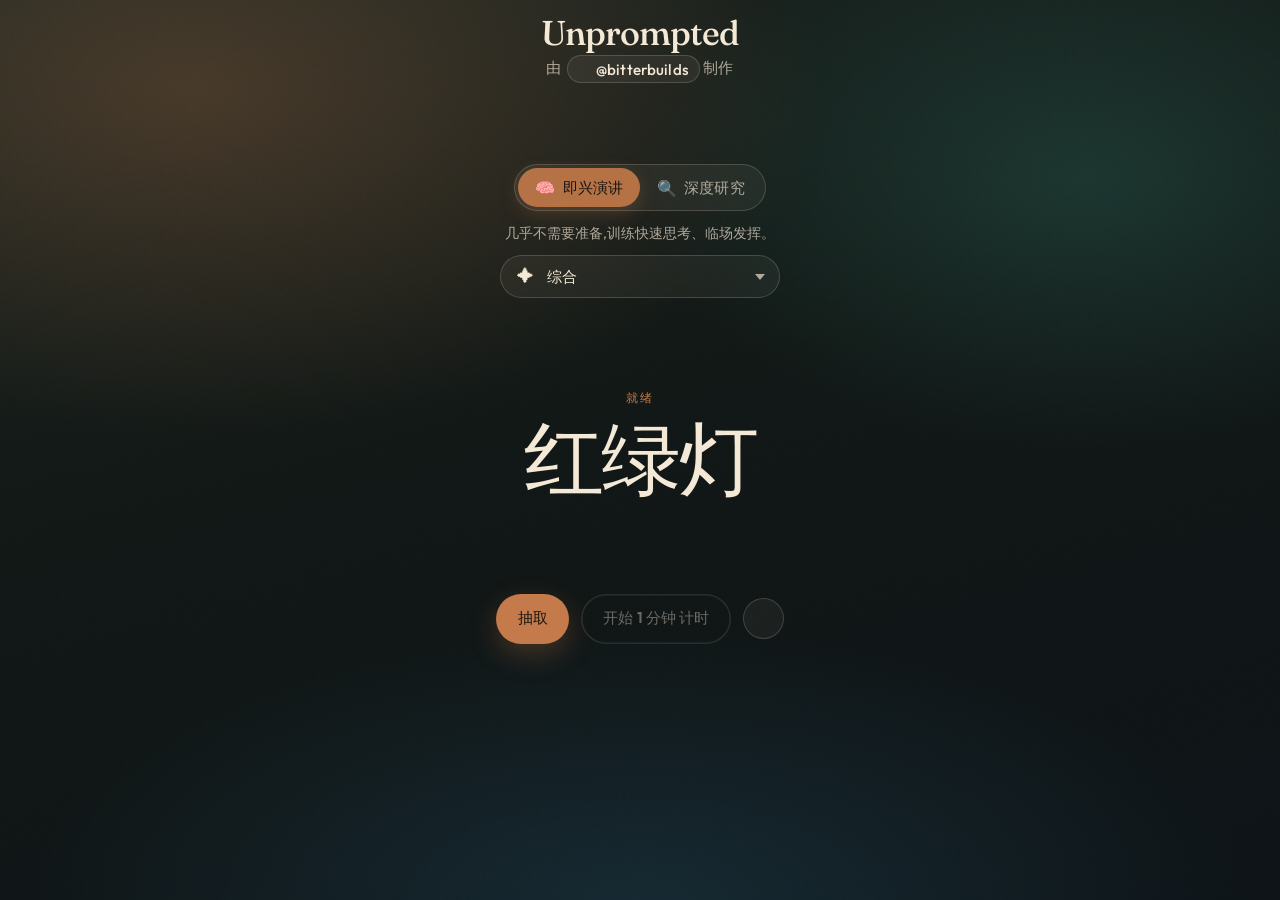
==== index.html @ a6f42a0a "完整复刻 unprompted.cool 口语练习网站(全中文版) - 两种练习模式:即兴演讲 / 深度研究 - 10 个话题领域、200+ 中文话题,话题转盘与计时器 - 设置(时长滑块/静音)经 " ====
<!doctype html>
<html lang="zh-CN">
  <head>
    <meta charset="UTF-8" />
    <meta name="viewport" content="width=device-width, initial-scale=1.0, viewport-fit=cover" />
    <meta
      name="description"
      content="抽取一个值得思考的话题,开口演讲——即兴演讲或深度研究练习,训练你的临场思维。"
    />
    <meta name="theme-color" content="#121816" />
    <meta name="color-scheme" content="dark" />

    <link rel="canonical" href="https://unprompted.cool/" />
    <meta property="og:type" content="website" />
    <meta property="og:url" content="https://unprompted.cool/" />
    <meta property="og:title" content="Unprompted — 口语练习" />
    <meta
      property="og:description"
      content="抽取一个值得思考的话题,开口演讲——即兴演讲或深度研究练习,训练你的临场思维。"
    />
    <meta property="og:image" content="https://unprompted.cool/og.png" />
    <meta property="og:locale" content="zh_CN" />
    <meta name="twitter:card" content="summary_large_image" />
    <meta name="twitter:title" content="Unprompted — 口语练习" />
    <meta
      name="twitter:description"
      content="抽取一个值得思考的话题,开口演讲——即兴演讲或深度研究练习,训练你的临场思维。"
    />
    <meta name="twitter:image" content="https://unprompted.cool/og.png" />

    <link rel="icon" href="/favicon.svg" type="image/svg+xml" />
    <link rel="apple-touch-icon" href="/apple-touch-icon.png" />
    <link rel="manifest" href="/manifest.webmanifest" />

    <link rel="preconnect" href="https://fonts.googleapis.com" />
    <link rel="preconnect" href="https://fonts.gstatic.com" crossorigin />
    <link
      href="https://fonts.googleapis.com/css2?family=Fraunces:opsz,wght@9..144,500;9..144,600&family=Outfit:wght@400;500;600;700&display=swap"
      rel="stylesheet"
    />
    <title>Unprompted — 口语练习</title>
    <link rel="stylesheet" href="/styles.css" />
  </head>
  <body>
    <div id="root"></div>
    <noscript>此页面需要启用 JavaScript 才能正常使用。请开启 JavaScript 后刷新页面。</noscript>
    <script type="module" src="/app.js"></script>
  </body>
</html>
---- styles.css ----
:root {
  --font-display: "Fraunces", "Songti SC", "STSong", "Noto Serif SC", "SimSun", Georgia, serif;
  --font-body: "Outfit", "PingFang SC", "Hiragino Sans GB", "Microsoft YaHei", "Noto Sans SC", "Avenir Next", "Segoe UI", sans-serif;
  --ink: #f4e8d6;
  --muted: #f4e8d6ad;
  --accent: #c47a4a;
  --accent-bright: #e0925c;
  --research: #6fc3d8;
  --scroll-track: #121816;
  --scroll-thumb: #f4e8d638;
  --scroll-thumb-hover: #c47a4a8c;
  color: var(--ink);
  color-scheme: dark;
  font-family: var(--font-body);
  font-synthesis: none;
  text-rendering: optimizelegibility;
  -webkit-font-smoothing: antialiased;
  -moz-osx-font-smoothing: grayscale;
}

*, :before, :after {
  box-sizing: border-box;
}

html, body, #root {
  min-height: 100%;
  margin: 0;
}

body {
  background: #121816;
}

* {
  scrollbar-width: thin;
  scrollbar-color: var(--scroll-thumb) var(--scroll-track);
}

::-webkit-scrollbar {
  width: 8px;
  height: 8px;
}

::-webkit-scrollbar-track {
  background: var(--scroll-track);
  border-radius: 999px;
}

::-webkit-scrollbar-thumb {
  background: var(--scroll-thumb);
  border: 2px solid var(--scroll-track);
  background-clip: padding-box;
  border-radius: 999px;
}

::-webkit-scrollbar-thumb:hover {
  background: var(--scroll-thumb-hover);
  border: 2px solid var(--scroll-track);
  background-clip: padding-box;
}

::-webkit-scrollbar-corner {
  background: var(--scroll-track);
}

.page {
  min-height: 100svh;
  padding: max(1rem, env(safe-area-inset-top, 0px)) max(1rem, env(safe-area-inset-right, 0px)) max(2.5rem, env(safe-area-inset-bottom, 0px)) max(1rem, env(safe-area-inset-left, 0px));
  flex-direction: column;
  justify-content: flex-start;
  align-items: center;
  display: flex;
  position: relative;
  overflow: hidden auto;
}

.atmosphere {
  z-index: -1;
  background: radial-gradient(90% 70% at 15% 10%, #c47a4a47, #0000 55%), radial-gradient(70% 60% at 85% 20%, #2e6b5e59, #0000 50%), radial-gradient(80% 50% at 50% 100%, #1c3a488c, #0000 60%), linear-gradient(165deg, #1a2420 0%, #121816 45%, #0e1418 100%);
  position: fixed;
  inset: 0;
}

.atmosphere:after {
  content: "";
  opacity: .45;
  pointer-events: none;
  mix-blend-mode: soft-light;
  background-image: url("data:image/svg+xml,%3Csvg viewBox='0 0 256 256' xmlns='http://www.w3.org/2000/svg'%3E%3Cfilter id='n'%3E%3CfeTurbulence type='fractalNoise' baseFrequency='0.85' numOctaves='4' stitchTiles='stitch'/%3E%3C/filter%3E%3Crect width='100%25' height='100%25' filter='url(%23n)' opacity='0.06'/%3E%3C/svg%3E");
  position: absolute;
  inset: 0;
}

.brand {
  text-align: center;
  margin-bottom: clamp(3.25rem, 9vh, 5.5rem);
  animation: .9s cubic-bezier(.22, 1, .36, 1) both rise;
}

.brand-mark {
  font-family: var(--font-display);
  letter-spacing: -.03em;
  color: var(--ink);
  margin: 0;
  font-size: clamp(1.65rem, 4.5vw, 2.15rem);
  font-weight: 500;
  line-height: 1;
}

.brand-line {
  font-family: var(--font-body);
  letter-spacing: .01em;
  color: var(--muted);
  margin: .3rem 0 0;
  font-size: clamp(.82rem, 1.6vw, .95rem);
  font-weight: 400;
}

.brand-link {
  appearance: none;
  vertical-align: middle;
  color: var(--ink);
  font: inherit;
  letter-spacing: inherit;
  cursor: pointer;
  background: #f4e8d60f;
  border: none;
  border-radius: 999px;
  align-items: center;
  gap: .35rem;
  margin: 0 0 0 .15rem;
  padding: .28rem .7rem .28rem .5rem;
  font-weight: 500;
  text-decoration: none;
  transition: color .2s, background .2s, box-shadow .2s;
  display: inline-flex;
  box-shadow: inset 0 0 0 1px #f4e8d62e;
}

.brand-link:hover {
  color: var(--ink);
  background: #c47a4a24;
  box-shadow: inset 0 0 0 1px #c47a4a8c;
}

.brand-link:focus-visible {
  outline: 2px solid var(--accent-bright);
  outline-offset: 3px;
}

.brand-link-icon {
  fill: none;
  stroke: currentColor;
  stroke-width: 1.7px;
  stroke-linecap: round;
  stroke-linejoin: round;
  flex-shrink: 0;
  width: .95rem;
  height: .95rem;
}

.stage {
  text-align: center;
  flex-direction: column;
  flex: 1;
  justify-content: flex-start;
  align-items: center;
  gap: clamp(1.5rem, 4vw, 2.25rem);
  width: min(720px, 100%);
  animation: 1s cubic-bezier(.22, 1, .36, 1) .12s both rise;
  display: flex;
}

.stage-body {
  flex-direction: column;
  align-items: center;
  gap: clamp(1.5rem, 4vw, 2.25rem);
  width: 100%;
  display: flex;
}

.controls {
  flex-direction: column;
  align-items: center;
  gap: .7rem;
  width: 100%;
  display: flex;
}

.controls-row {
  align-items: center;
  gap: .5rem;
  display: flex;
}

.mode-switch {
  background: #f4e8d60d;
  border-radius: 999px;
  padding: .25rem;
  display: flex;
  position: relative;
  box-shadow: inset 0 0 0 1px #f4e8d62e;
}

.mode-switch.is-disabled {
  opacity: .45;
}

.mode-thumb {
  width: calc(50% - .25rem);
  transform: translateX(calc(var(--i, 0) * 100%));
  background: #c47a4ae6;
  border-radius: 999px;
  transition: transform .28s cubic-bezier(.22, 1, .36, 1);
  position: absolute;
  top: .25rem;
  bottom: .25rem;
  left: .25rem;
  box-shadow: 0 6px 18px #c47a4a40;
}

.mode-option {
  z-index: 1;
  appearance: none;
  white-space: nowrap;
  cursor: pointer;
  color: var(--muted);
  font-family: var(--font-body);
  letter-spacing: .01em;
  background: 0 0;
  border: none;
  border-radius: 999px;
  flex: 1;
  justify-content: center;
  align-items: center;
  gap: .45rem;
  padding: .6rem 1.05rem;
  font-size: .92rem;
  font-weight: 600;
  transition: color .2s;
  display: flex;
  position: relative;
}

.mode-option:disabled {
  cursor: not-allowed;
}

.mode-option.is-active {
  color: #1a1612;
}

.mode-option:focus-visible {
  outline: 2px solid var(--accent-bright);
  outline-offset: 2px;
}

.mode-emoji {
  font-size: 1rem;
  line-height: 1;
}

.mode-blurb {
  max-width: 42ch;
  font-family: var(--font-body);
  color: var(--muted);
  margin: 0;
  font-size: .85rem;
  line-height: 1.6;
}

.settings {
  z-index: 6;
  position: relative;
}

.settings-trigger {
  appearance: none;
  cursor: pointer;
  width: 2.55rem;
  height: 2.55rem;
  color: var(--muted);
  background: #f4e8d60d;
  border: none;
  border-radius: 999px;
  place-items: center;
  padding: 0;
  transition: color .2s, background .2s, box-shadow .2s;
  display: grid;
  box-shadow: inset 0 0 0 1px #f4e8d62e;
}

.settings-trigger:disabled {
  opacity: .45;
  cursor: not-allowed;
}

.settings-trigger:not(:disabled):hover, .settings.is-open .settings-trigger {
  color: var(--ink);
  background: #c47a4a1a;
  box-shadow: inset 0 0 0 1px #c47a4a80;
}

.settings-trigger:focus-visible {
  outline: 2px solid var(--accent-bright);
  outline-offset: 2px;
}

.settings-trigger svg {
  fill: none;
  stroke: currentColor;
  stroke-width: 1.55px;
  stroke-linecap: round;
  stroke-linejoin: round;
  flex-shrink: 0;
  width: 1.15rem;
  height: 1.15rem;
}

.settings-overlay[hidden] {
  display: none;
}

.niche-menu[hidden] {
  display: none;
}

[hidden] {
  display: none !important;
}

.settings-overlay {
  z-index: 40;
  -webkit-backdrop-filter: blur(3px);
  backdrop-filter: blur(3px);
  background: radial-gradient(70% 55% at 50% 45%, #c47a4a1a, #0000 60%), radial-gradient(90% 80% at 50% 100%, #1c3a4847, #0000 55%), #0a0e0d8c;
  place-items: center;
  padding: clamp(1rem, 4vw, 2rem);
  animation: .35s cubic-bezier(.22, 1, .36, 1) both overlay-in;
  display: grid;
  position: fixed;
  inset: 0;
}

.settings-panel {
  z-index: 1;
  text-align: left;
  background: #161c1a;
  border-radius: 1.25rem;
  width: min(420px, 100%);
  padding: 1.35rem 1.4rem 1.25rem;
  animation: .4s cubic-bezier(.22, 1, .36, 1) both rise;
  position: relative;
  box-shadow: inset 0 0 0 1px #f4e8d61f, 0 24px 60px #0000008c;
}

.settings-panel-head {
  margin-bottom: 1.15rem;
}

.settings-panel-title {
  font-family: var(--font-display);
  letter-spacing: -.03em;
  color: var(--ink);
  margin: 0;
  font-size: 1.55rem;
  font-weight: 500;
}

.settings-panel-blurb {
  font-family: var(--font-body);
  color: var(--muted);
  margin: .35rem 0 0;
  font-size: .88rem;
}

.duration-field + .duration-field {
  margin-top: 1.25rem;
}

.duration-head {
  justify-content: space-between;
  align-items: baseline;
  gap: .75rem;
  margin-bottom: .65rem;
  display: flex;
}

.duration-label {
  font-family: var(--font-body);
  letter-spacing: .14em;
  text-transform: uppercase;
  color: var(--accent);
  font-size: .75rem;
  font-weight: 650;
}

.duration-value {
  font-family: var(--font-display);
  letter-spacing: -.02em;
  color: var(--ink);
  font-variant-numeric: tabular-nums;
  font-size: 1.15rem;
  font-weight: 500;
}

.duration-slider {
  appearance: none;
  cursor: pointer;
  background: #f4e8d61f;
  border-radius: 999px;
  outline: none;
  width: 100%;
  height: .35rem;
  margin: 0;
}

.duration-slider::-webkit-slider-runnable-track {
  background: #f4e8d61f;
  border-radius: 999px;
  height: .35rem;
}

.duration-slider::-webkit-slider-thumb {
  appearance: none;
  background: var(--accent);
  cursor: pointer;
  border: none;
  border-radius: 50%;
  width: 1.15rem;
  height: 1.15rem;
  margin-top: -.4rem;
  transition: background .15s, box-shadow .15s;
  box-shadow: 0 0 0 4px #c47a4a2e;
}

.duration-slider::-moz-range-track {
  background: #f4e8d61f;
  border-radius: 999px;
  height: .35rem;
}

.duration-slider::-moz-range-thumb {
  background: var(--accent);
  cursor: pointer;
  border: none;
  border-radius: 50%;
  width: 1.15rem;
  height: 1.15rem;
  box-shadow: 0 0 0 4px #c47a4a2e;
}

.duration-slider:hover::-webkit-slider-thumb {
  background: var(--accent-bright);
  box-shadow: 0 0 0 5px #c47a4a47;
}

.duration-slider:focus-visible::-webkit-slider-thumb {
  background: var(--accent-bright);
  box-shadow: 0 0 0 5px #c47a4a47;
}

.duration-slider:hover::-moz-range-thumb {
  background: var(--accent-bright);
  box-shadow: 0 0 0 5px #c47a4a47;
}

.duration-slider:focus-visible::-moz-range-thumb {
  background: var(--accent-bright);
  box-shadow: 0 0 0 5px #c47a4a47;
}

.duration-slider:focus-visible {
  outline: none;
}

.duration-ends {
  font-family: var(--font-body);
  color: var(--muted);
  justify-content: space-between;
  margin-top: .45rem;
  font-size: .72rem;
  display: flex;
}

.duration-hint, .settings-note {
  font-family: var(--font-body);
  color: var(--muted);
  margin: .45rem 0 0;
  font-size: .78rem;
  line-height: 1.4;
}

.settings-note {
  border-top: 1px solid #f4e8d61a;
  margin-top: 1.1rem;
  padding-top: .7rem;
}

.settings-mute {
  font-family: var(--font-body);
  color: var(--ink);
  align-items: center;
  gap: .65rem;
  margin-top: 1.15rem;
  font-size: .92rem;
  display: flex;
}

.settings-mute input {
  width: 1.05rem;
  height: 1.05rem;
  accent-color: var(--accent);
  cursor: pointer;
}

.settings-mute label {
  cursor: pointer;
}

.settings-done {
  justify-content: center;
  width: 100%;
  margin-top: 1rem;
}

.niche-select {
  z-index: 5;
  width: min(100%, 280px);
  position: relative;
}

.niche-trigger {
  appearance: none;
  cursor: pointer;
  width: 100%;
  color: var(--ink);
  font-family: var(--font-body);
  letter-spacing: .01em;
  background: #f4e8d60d;
  border: none;
  border-radius: 999px;
  align-items: center;
  gap: .65rem;
  padding: .7rem .95rem;
  font-size: .92rem;
  font-weight: 550;
  transition: background .2s, box-shadow .2s, transform .2s;
  display: flex;
  box-shadow: inset 0 0 0 1px #f4e8d62e;
}

.niche-trigger:disabled {
  opacity: .45;
  cursor: not-allowed;
}

.niche-trigger:not(:disabled):hover {
  background: #f4e8d614;
  box-shadow: inset 0 0 0 1px #f4e8d652;
}

.niche-select.is-open .niche-trigger {
  background: #c47a4a14;
  box-shadow: inset 0 0 0 1px #c47a4a8c;
}

.niche-emoji {
  text-align: center;
  flex-shrink: 0;
  width: 1.35rem;
  font-size: 1.05rem;
  line-height: 1;
}

.niche-label {
  text-align: left;
  white-space: nowrap;
  text-overflow: ellipsis;
  flex: 1;
  overflow: hidden;
}

.niche-caret {
  border-left: 5px solid #0000;
  border-right: 5px solid #0000;
  border-top: 6px solid var(--muted);
  width: 0;
  height: 0;
  margin-left: .15rem;
  transition: transform .2s;
}

.niche-select.is-open .niche-caret {
  transform: rotate(180deg);
}

.niche-menu {
  scrollbar-color: #f4e8d638 #161c1a;
  background: #161c1a;
  border-radius: 1rem;
  max-height: min(50vh, 360px);
  margin: 0;
  padding: .35rem;
  animation: .22s cubic-bezier(.22, 1, .36, 1) both menu-in;
  position: absolute;
  top: calc(100% + .45rem);
  left: 0;
  right: 0;
  overflow-y: auto;
  box-shadow: inset 0 0 0 1px #f4e8d61f, 0 18px 40px #0000008c;
}

.niche-menu::-webkit-scrollbar-track {
  background: #161c1a;
}

.niche-menu::-webkit-scrollbar-thumb {
  border-color: #161c1a;
}

.niche-option {
  color: var(--ink);
  cursor: pointer;
  -webkit-user-select: none;
  user-select: none;
  font-family: var(--font-body);
  text-align: left;
  background: 0 0;
  border-radius: .7rem;
  align-items: center;
  gap: .65rem;
  padding: .65rem .75rem;
  font-size: .9rem;
  font-weight: 500;
  transition: background .15s;
  display: flex;
}

.niche-option:hover {
  background: #f4e8d612;
}

.niche-option:focus-visible {
  outline: 2px solid var(--accent-bright);
  outline-offset: -2px;
}

.niche-option.is-active {
  color: var(--accent-bright);
  background: #c47a4a29;
}

.niche-option + .niche-option {
  margin-top: .1rem;
}

@keyframes menu-in {
  0% {
    opacity: 0;
    transform: translateY(-6px) scale(.98);
  }
  to {
    opacity: 1;
    transform: translateY(0) scale(1);
  }
}

.reel {
  flex-direction: column;
  justify-content: center;
  align-items: center;
  gap: .55rem;
  width: 100%;
  min-height: clamp(10rem, 26vw, 14rem);
  display: flex;
}

.reel-eyebrow {
  font-family: var(--font-body);
  letter-spacing: .16em;
  text-transform: uppercase;
  color: var(--accent);
  margin: 0;
  font-size: .72rem;
  font-weight: 650;
}

.reel-phrase {
  max-width: 16ch;
  overflow-wrap: break-word;
  font-family: var(--font-display);
  letter-spacing: -.035em;
  color: var(--ink);
  margin: 0;
  font-size: clamp(3rem, 9.5vw, 5rem);
  font-weight: 500;
  line-height: 1.08;
}

.reel.is-spinning .reel-phrase {
  opacity: .88;
  animation: 80ms tick-flash;
}

.reel.is-landed .reel-phrase {
  color: var(--ink);
  animation: .55s cubic-bezier(.22, 1, .36, 1) both topic-in;
}

.sr-only {
  clip-path: inset(50%);
  white-space: nowrap;
  border: 0;
  width: 1px;
  height: 1px;
  margin: -1px;
  padding: 0;
  position: absolute;
  overflow: hidden;
}

.actions, .actions-main {
  flex-wrap: wrap;
  justify-content: center;
  align-items: center;
  gap: .75rem;
  display: flex;
}

.btn {
  appearance: none;
  cursor: pointer;
  font-family: var(--font-body);
  letter-spacing: .01em;
  border: none;
  border-radius: 999px;
  padding: .9rem 1.35rem;
  font-size: .95rem;
  font-weight: 600;
  transition: transform .2s, background .2s, color .2s, opacity .2s, box-shadow .2s;
}

.btn:disabled {
  opacity: .4;
  cursor: not-allowed;
  transform: none;
}

.btn:focus-visible {
  outline: 2px solid var(--accent-bright);
  outline-offset: 3px;
}

.btn:not(:disabled):hover {
  transform: translateY(-1px);
}

.btn:not(:disabled):active {
  transform: translateY(1px);
}

.btn.primary {
  background: var(--accent);
  color: #1a1612;
  box-shadow: 0 10px 28px #c47a4a47;
}

.btn.primary:not(:disabled):hover {
  background: var(--accent-bright);
}

.btn.secondary {
  color: var(--ink);
  background: 0 0;
  box-shadow: inset 0 0 0 1.5px #f4e8d647;
}

.btn.secondary:not(:disabled):hover {
  background: #f4e8d60a;
  box-shadow: inset 0 0 0 1.5px #f4e8d68c;
}

.btn.ghost {
  color: var(--muted);
  text-underline-offset: 3px;
  background: 0 0;
  border-radius: 0;
  padding: .4rem .75rem;
  font-size: .85rem;
  font-weight: 500;
  text-decoration: underline;
}

.timer-overlay {
  z-index: 20;
  -webkit-backdrop-filter: blur(10px);
  backdrop-filter: blur(10px);
  background: radial-gradient(70% 55% at 50% 45%, #c47a4a29, #0000 60%), radial-gradient(90% 80% at 50% 100%, #1c3a4873, #0000 55%), #0a0e0df0;
  place-items: center;
  padding: 1.5rem;
  animation: .55s cubic-bezier(.22, 1, .36, 1) both overlay-in;
  display: grid;
  position: fixed;
  inset: 0;
}

.timer-overlay-inner {
  text-align: center;
  flex-direction: column;
  align-items: center;
  gap: clamp(.85rem, 2.5vh, 1.5rem);
  width: min(920px, 100%);
  max-height: 100%;
  animation: .65s cubic-bezier(.22, 1, .36, 1) 80ms both rise;
  display: flex;
  overflow-y: auto;
}

.timer-topic {
  font-family: var(--font-body);
  letter-spacing: .04em;
  text-transform: uppercase;
  color: var(--accent);
  margin: 0;
  font-size: clamp(.85rem, 2vw, 1.05rem);
  font-weight: 500;
  max-width: min(90%, 40ch);
  overflow-wrap: break-word;
}

.timer-ring {
  --p: 0;
  background: radial-gradient(circle at center, #141a17 62%, transparent 63%), conic-gradient(var(--accent) calc(var(--p) * 1turn), #f4e8d61f 0);
  border-radius: 50%;
  place-items: center;
  width: min(62vw, 52vh, 380px);
  height: min(62vw, 52vh, 380px);
  transition: background .15s linear;
  display: grid;
}

.timer-overlay.is-live .timer-digits {
  color: var(--accent-bright);
}

.timer-overlay.is-done .timer-ring {
  animation: .8s pulse-done;
}

.timer-digits {
  font-family: var(--font-display);
  letter-spacing: -.03em;
  color: var(--ink);
  font-variant-numeric: tabular-nums;
  font-size: clamp(3.5rem, 14vw, 7rem);
  font-weight: 500;
  line-height: 1;
}

.timer-status {
  font-family: var(--font-body);
  color: var(--muted);
  margin: 0;
  font-size: clamp(1rem, 2.5vw, 1.25rem);
}

.timer-phase {
  font-family: var(--font-body);
  letter-spacing: .16em;
  text-transform: uppercase;
  color: var(--research);
  margin: 0;
  font-size: .72rem;
  font-weight: 650;
}

.timer-next {
  font-family: var(--font-body);
  color: var(--muted);
  margin: 0;
  font-size: .9rem;
}

.timer-actions {
  flex-wrap: wrap;
  justify-content: center;
  align-items: center;
  gap: .75rem;
  display: flex;
}

.timer-overlay.is-research .timer-ring {
  background: radial-gradient(circle at center, #141a17 62%, transparent 63%), conic-gradient(var(--research) calc(var(--p) * 1turn), #f4e8d61f 0);
}

.timer-overlay.is-research .timer-digits {
  color: var(--research);
}

.speech-stages {
  grid-template-columns: repeat(3, minmax(0, 1fr));
  gap: .65rem;
  width: min(100%, 560px);
  margin: 0;
  padding: 0;
  list-style: none;
  display: grid;
}

.speech-stage {
  min-height: 3rem;
  color: var(--muted);
  background: #f4e8d60a;
  border-radius: 1rem;
  justify-content: center;
  align-items: center;
  padding: .75rem .6rem;
  transition: background .35s, box-shadow .35s, color .35s, transform .35s;
  display: flex;
  box-shadow: inset 0 0 0 1px #f4e8d629;
}

.speech-stage-label {
  font-family: var(--font-body);
  letter-spacing: .01em;
  font-size: clamp(.85rem, 2.2vw, 1.05rem);
  font-weight: 600;
}

.speech-stage.is-hit {
  color: #b7efc5;
  background: #489e6e38;
  transform: translateY(-1px);
  box-shadow: inset 0 0 0 1px #6ec48c8c, 0 0 24px #489e6e2e;
}

.speech-stage.is-pending {
  color: var(--muted);
}

@keyframes rise {
  0% {
    opacity: 0;
    transform: translateY(14px);
  }
  to {
    opacity: 1;
    transform: translateY(0);
  }
}

@keyframes topic-in {
  0% {
    opacity: .65;
    transform: translateY(8px) scale(.98);
  }
  to {
    opacity: 1;
    transform: translateY(0) scale(1);
  }
}

@keyframes tick-flash {
  0% {
    opacity: .55;
    transform: translateY(4px);
  }
  to {
    opacity: .88;
    transform: translateY(0);
  }
}

@keyframes pulse-done {
  0%, to {
    transform: scale(1);
  }
  40% {
    transform: scale(1.06);
  }
}

@keyframes overlay-in {
  0% {
    opacity: 0;
  }
  to {
    opacity: 1;
  }
}

.error-screen {
  text-align: center;
  min-height: 100svh;
  color: var(--ink);
  background: #121816;
  flex-direction: column;
  justify-content: center;
  align-items: center;
  gap: .85rem;
  padding: 2rem;
  display: flex;
}

.error-screen-mark {
  font-family: var(--font-display);
  color: var(--accent);
  margin: 0;
  font-size: 1.35rem;
  font-weight: 500;
}

.error-screen-title {
  font-family: var(--font-display);
  letter-spacing: -.03em;
  margin: 0;
  font-size: clamp(1.6rem, 4vw, 2.1rem);
  font-weight: 500;
}

.error-screen-body {
  max-width: 36ch;
  font-family: var(--font-body);
  color: var(--muted);
  margin: 0 0 .5rem;
  font-size: .98rem;
  line-height: 1.6;
}

@media (prefers-reduced-motion: reduce) {
  .brand, .stage, .reel.is-landed .reel-phrase, .reel.is-spinning .reel-phrase, .timer-overlay, .timer-overlay-inner, .settings-overlay, .settings-panel, .niche-menu {
    animation: none !important;
  }
}
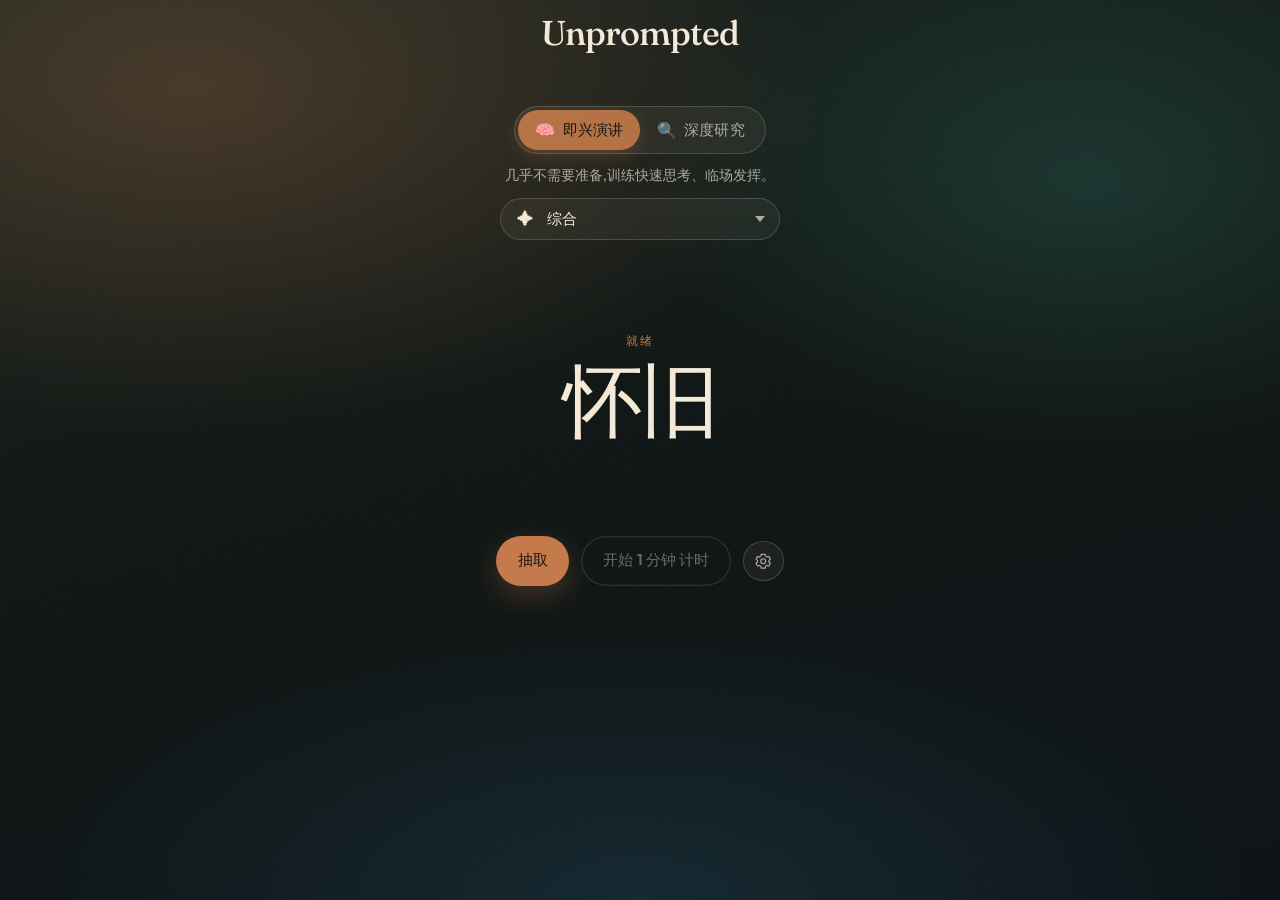
==== commit b367e402: "修复图标/去掉署名/扩展词库/加粗标题/新增词汇管理 - 修复设置齿轮图标不显示(SVG 需用 createElementNS 创建) - 移除页脚「由 @bitterbuilds 制作」署名 - 修" ====
--- a/index.html
+++ b/index.html
@@ -35,7 +35,7 @@
     <link rel="preconnect" href="https://fonts.googleapis.com" />
     <link rel="preconnect" href="https://fonts.gstatic.com" crossorigin />
     <link
-      href="https://fonts.googleapis.com/css2?family=Fraunces:opsz,wght@9..144,500;9..144,600&family=Outfit:wght@400;500;600;700&display=swap"
+      href="https://fonts.googleapis.com/css2?family=Fraunces:opsz,wght@9..144,500;9..144,600;9..144,700&family=Outfit:wght@400;500;600;700&display=swap"
       rel="stylesheet"
     />
     <title>Unprompted — 口语练习</title>
--- a/styles.css
+++ b/styles.css
@@ -93,7 +93,7 @@
 
 .brand {
   text-align: center;
-  margin-bottom: clamp(3.25rem, 9vh, 5.5rem);
+  margin-bottom: clamp(2rem, 7vh, 3.5rem);
   animation: .9s cubic-bezier(.22, 1, .36, 1) both rise;
 }
 
@@ -105,58 +105,6 @@
   font-size: clamp(1.65rem, 4.5vw, 2.15rem);
   font-weight: 500;
   line-height: 1;
-}
-
-.brand-line {
-  font-family: var(--font-body);
-  letter-spacing: .01em;
-  color: var(--muted);
-  margin: .3rem 0 0;
-  font-size: clamp(.82rem, 1.6vw, .95rem);
-  font-weight: 400;
-}
-
-.brand-link {
-  appearance: none;
-  vertical-align: middle;
-  color: var(--ink);
-  font: inherit;
-  letter-spacing: inherit;
-  cursor: pointer;
-  background: #f4e8d60f;
-  border: none;
-  border-radius: 999px;
-  align-items: center;
-  gap: .35rem;
-  margin: 0 0 0 .15rem;
-  padding: .28rem .7rem .28rem .5rem;
-  font-weight: 500;
-  text-decoration: none;
-  transition: color .2s, background .2s, box-shadow .2s;
-  display: inline-flex;
-  box-shadow: inset 0 0 0 1px #f4e8d62e;
-}
-
-.brand-link:hover {
-  color: var(--ink);
-  background: #c47a4a24;
-  box-shadow: inset 0 0 0 1px #c47a4a8c;
-}
-
-.brand-link:focus-visible {
-  outline: 2px solid var(--accent-bright);
-  outline-offset: 3px;
-}
-
-.brand-link-icon {
-  fill: none;
-  stroke: currentColor;
-  stroke-width: 1.7px;
-  stroke-linecap: round;
-  stroke-linejoin: round;
-  flex-shrink: 0;
-  width: .95rem;
-  height: .95rem;
 }
 
 .stage {
@@ -347,7 +295,9 @@
   text-align: left;
   background: #161c1a;
   border-radius: 1.25rem;
-  width: min(420px, 100%);
+  width: min(520px, 100%);
+  max-height: calc(100vh - 2rem);
+  overflow-y: auto;
   padding: 1.35rem 1.4rem 1.25rem;
   animation: .4s cubic-bezier(.22, 1, .36, 1) both rise;
   position: relative;
@@ -694,7 +644,7 @@
   color: var(--ink);
   margin: 0;
   font-size: clamp(3rem, 9.5vw, 5rem);
-  font-weight: 500;
+  font-weight: 700;
   line-height: 1.08;
 }
 
@@ -1028,6 +978,201 @@
   line-height: 1.6;
 }
 
+.settings-vocab-btn {
+  width: 100%;
+  margin-top: 1.1rem;
+}
+
+.vocab-pick {
+  align-items: center;
+  gap: .6rem;
+  margin-bottom: .75rem;
+  display: flex;
+}
+
+.vocab-pick-label {
+  font-family: var(--font-body);
+  letter-spacing: .1em;
+  text-transform: uppercase;
+  color: var(--accent);
+  font-size: .7rem;
+  font-weight: 650;
+  white-space: nowrap;
+}
+
+.vocab-select {
+  appearance: none;
+  flex: 1;
+  cursor: pointer;
+  background: #f4e8d60d;
+  color: var(--ink);
+  font-family: var(--font-body);
+  font-size: .9rem;
+  border: 1px solid #f4e8d62e;
+  border-radius: .7rem;
+  padding: .5rem .75rem;
+}
+
+.vocab-select:focus-visible {
+  outline: 2px solid var(--accent-bright);
+  outline-offset: 2px;
+}
+
+.vocab-count {
+  font-family: var(--font-body);
+  color: var(--muted);
+  font-size: .75rem;
+  white-space: nowrap;
+}
+
+.vocab-list {
+  max-height: 220px;
+  overflow-y: auto;
+  background: #0f1412;
+  border: 1px solid #f4e8d61f;
+  border-radius: .9rem;
+  flex-direction: column;
+  gap: .15rem;
+  margin-bottom: .7rem;
+  padding: .4rem;
+  display: flex;
+}
+
+.vocab-item {
+  align-items: center;
+  gap: .5rem;
+  border-radius: .6rem;
+  background: #f4e8d60a;
+  padding: .35rem .5rem .35rem .75rem;
+  display: flex;
+}
+
+.vocab-item:hover {
+  background: #f4e8d612;
+}
+
+.vocab-word {
+  flex: 1;
+  color: var(--ink);
+  font-family: var(--font-body);
+  font-size: .88rem;
+  overflow-wrap: break-word;
+}
+
+.vocab-del {
+  appearance: none;
+  cursor: pointer;
+  border: none;
+  background: 0 0;
+  color: var(--muted);
+  font-size: 1.05rem;
+  line-height: 1;
+  border-radius: 999px;
+  flex-shrink: 0;
+  width: 1.6rem;
+  height: 1.6rem;
+}
+
+.vocab-del:hover {
+  color: #ff8f8f;
+  background: #ff6b6b1f;
+}
+
+.vocab-del:focus-visible {
+  outline: 2px solid var(--accent-bright);
+  outline-offset: 2px;
+}
+
+.vocab-add {
+  gap: .5rem;
+  margin-bottom: .7rem;
+  display: flex;
+}
+
+.vocab-input {
+  flex: 1;
+  background: #f4e8d60d;
+  color: var(--ink);
+  font-family: var(--font-body);
+  font-size: .9rem;
+  border: 1px solid #f4e8d62e;
+  border-radius: .7rem;
+  padding: .55rem .75rem;
+}
+
+.vocab-input::placeholder {
+  color: var(--muted);
+}
+
+.vocab-input:focus-visible {
+  outline: 2px solid var(--accent-bright);
+  outline-offset: 2px;
+}
+
+.vocab-add-btn {
+  padding: .55rem 1rem;
+}
+
+.vocab-import {
+  margin-bottom: .6rem;
+}
+
+.vocab-import summary {
+  cursor: pointer;
+  color: var(--accent-bright);
+  font-family: var(--font-body);
+  font-size: .85rem;
+  font-weight: 600;
+  -webkit-user-select: none;
+  user-select: none;
+}
+
+.vocab-import summary:hover {
+  color: var(--accent-bright);
+  text-decoration: underline;
+}
+
+.vocab-import-hint {
+  color: var(--muted);
+  font-family: var(--font-body);
+  font-size: .75rem;
+  line-height: 1.5;
+  margin: .45rem 0;
+}
+
+.vocab-import-text {
+  width: 100%;
+  background: #0f1412;
+  color: var(--ink);
+  font-family: var(--font-body);
+  font-size: .85rem;
+  border: 1px solid #f4e8d62e;
+  border-radius: .7rem;
+  padding: .6rem .75rem;
+  resize: vertical;
+}
+
+.vocab-import-text:focus-visible {
+  outline: 2px solid var(--accent-bright);
+  outline-offset: 2px;
+}
+
+.vocab-import-actions {
+  align-items: center;
+  gap: .5rem;
+  margin-top: .55rem;
+  display: flex;
+}
+
+.vocab-import-actions .btn {
+  padding: .55rem 1rem;
+}
+
+.vocab-back {
+  display: block;
+  margin: .4rem auto 0;
+}
+
 @media (prefers-reduced-motion: reduce) {
   .brand, .stage, .reel.is-landed .reel-phrase, .reel.is-spinning .reel-phrase, .timer-overlay, .timer-overlay-inner, .settings-overlay, .settings-panel, .niche-menu {
     animation: none !important;
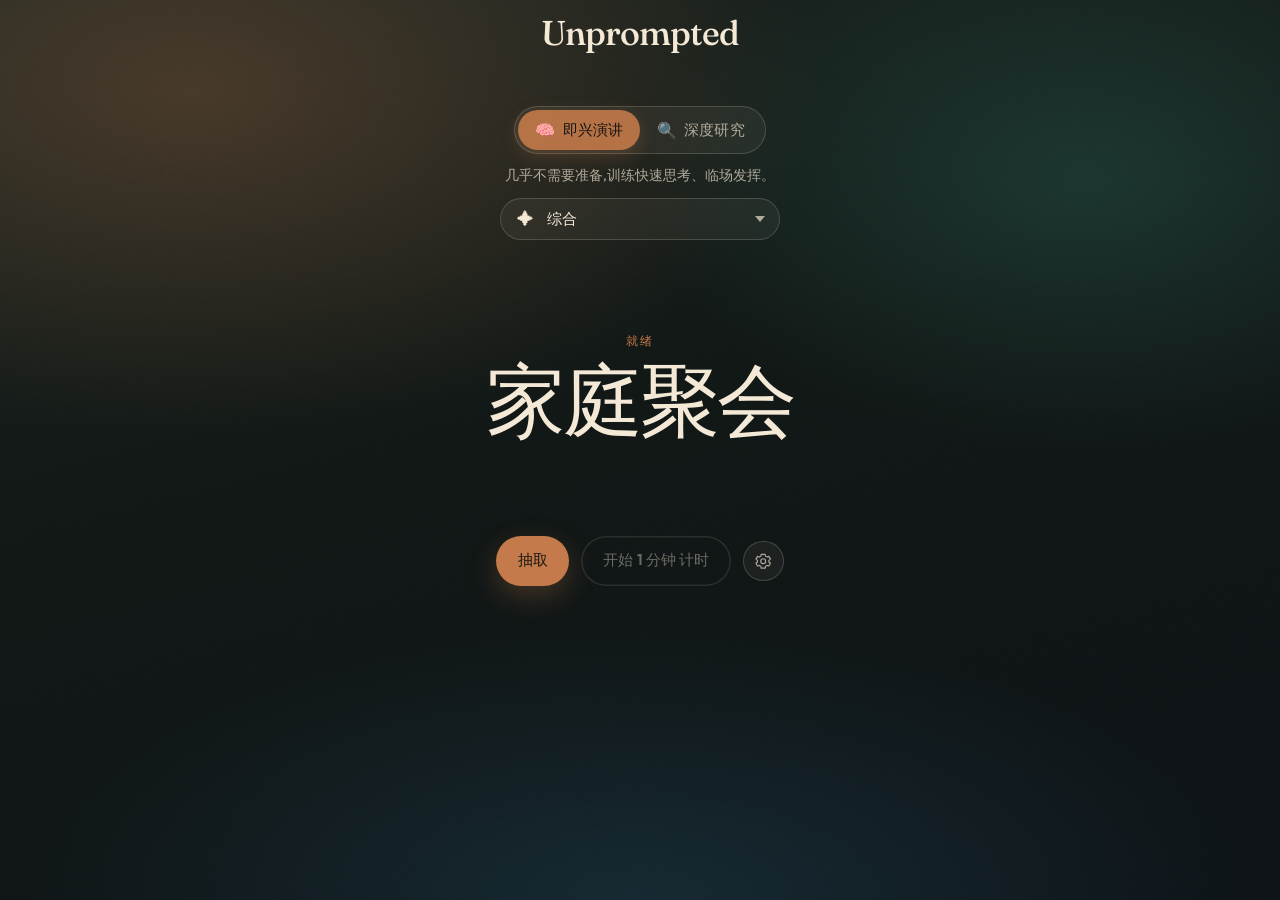
==== commit b7bf6bc8: "为 GitHub Pages 部署改用相对路径 - index.html 资源(样式/脚本/图标/manifest)改为相对路径,适配项目页子路径 /Unprompted/ - og/canonica" ====
--- a/index.html
+++ b/index.html
@@ -10,15 +10,15 @@
     <meta name="theme-color" content="#121816" />
     <meta name="color-scheme" content="dark" />
 
-    <link rel="canonical" href="https://unprompted.cool/" />
+    <link rel="canonical" href="https://XYXBlAcG.github.io/Unprompted/" />
     <meta property="og:type" content="website" />
-    <meta property="og:url" content="https://unprompted.cool/" />
+    <meta property="og:url" content="https://XYXBlAcG.github.io/Unprompted/" />
     <meta property="og:title" content="Unprompted — 口语练习" />
     <meta
       property="og:description"
       content="抽取一个值得思考的话题,开口演讲——即兴演讲或深度研究练习,训练你的临场思维。"
     />
-    <meta property="og:image" content="https://unprompted.cool/og.png" />
+    <meta property="og:image" content="https://XYXBlAcG.github.io/Unprompted/og.png" />
     <meta property="og:locale" content="zh_CN" />
     <meta name="twitter:card" content="summary_large_image" />
     <meta name="twitter:title" content="Unprompted — 口语练习" />
@@ -26,11 +26,11 @@
       name="twitter:description"
       content="抽取一个值得思考的话题,开口演讲——即兴演讲或深度研究练习,训练你的临场思维。"
     />
-    <meta name="twitter:image" content="https://unprompted.cool/og.png" />
+    <meta name="twitter:image" content="https://XYXBlAcG.github.io/Unprompted/og.png" />
 
-    <link rel="icon" href="/favicon.svg" type="image/svg+xml" />
-    <link rel="apple-touch-icon" href="/apple-touch-icon.png" />
-    <link rel="manifest" href="/manifest.webmanifest" />
+    <link rel="icon" href="favicon.svg" type="image/svg+xml" />
+    <link rel="apple-touch-icon" href="apple-touch-icon.png" />
+    <link rel="manifest" href="manifest.webmanifest" />
 
     <link rel="preconnect" href="https://fonts.googleapis.com" />
     <link rel="preconnect" href="https://fonts.gstatic.com" crossorigin />
@@ -39,11 +39,11 @@
       rel="stylesheet"
     />
     <title>Unprompted — 口语练习</title>
-    <link rel="stylesheet" href="/styles.css" />
+    <link rel="stylesheet" href="styles.css" />
   </head>
   <body>
     <div id="root"></div>
     <noscript>此页面需要启用 JavaScript 才能正常使用。请开启 JavaScript 后刷新页面。</noscript>
-    <script type="module" src="/app.js"></script>
+    <script type="module" src="app.js"></script>
   </body>
 </html>
--- a/styles.css
+++ b/styles.css
@@ -1173,6 +1173,180 @@
   margin: .4rem auto 0;
 }
 
+.confirm-overlay {
+  z-index: 60;
+  -webkit-backdrop-filter: blur(3px);
+  backdrop-filter: blur(3px);
+  background: rgba(10, 14, 13, .72);
+  place-items: center;
+  padding: 1rem;
+  animation: .25s cubic-bezier(.22, 1, .36, 1) both overlay-in;
+  display: grid;
+  position: fixed;
+  inset: 0;
+}
+
+.confirm-panel {
+  text-align: left;
+  background: #161c1a;
+  border-radius: 1.1rem;
+  width: min(380px, 100%);
+  padding: 1.3rem 1.35rem 1.15rem;
+  animation: .3s cubic-bezier(.22, 1, .36, 1) both rise;
+  box-shadow: inset 0 0 0 1px #f4e8d61f, 0 24px 60px #0000008c;
+}
+
+.confirm-title {
+  font-family: var(--font-display);
+  letter-spacing: -.02em;
+  color: var(--ink);
+  margin: 0 0 .4rem;
+  font-size: 1.3rem;
+  font-weight: 600;
+}
+
+.confirm-body {
+  color: var(--muted);
+  font-family: var(--font-body);
+  font-size: .88rem;
+  line-height: 1.6;
+  margin: 0 0 1.1rem;
+}
+
+.confirm-actions {
+  justify-content: flex-end;
+  gap: .6rem;
+  display: flex;
+}
+
+.confirm-danger {
+  background: #c4453c !important;
+  box-shadow: 0 10px 28px #c4453c47 !important;
+}
+
+.confirm-danger:not(:disabled):hover {
+  background: #d9564d !important;
+}
+
+.vocab-llm {
+  margin-bottom: .6rem;
+}
+
+.vocab-llm summary {
+  cursor: pointer;
+  color: var(--accent-bright);
+  font-family: var(--font-body);
+  font-size: .85rem;
+  font-weight: 600;
+  -webkit-user-select: none;
+  user-select: none;
+}
+
+.vocab-llm summary:hover {
+  text-decoration: underline;
+}
+
+.vocab-llm-hint {
+  color: var(--muted);
+  font-family: var(--font-body);
+  font-size: .75rem;
+  line-height: 1.5;
+  margin: .45rem 0;
+}
+
+.vocab-llm-opts {
+  align-items: center;
+  gap: .45rem;
+  margin-bottom: .55rem;
+  display: flex;
+  flex-wrap: wrap;
+}
+
+.vocab-llm-opts-label {
+  color: var(--muted);
+  font-family: var(--font-body);
+  font-size: .78rem;
+}
+
+.vocab-llm-count {
+  width: 4rem;
+  background: #f4e8d60d;
+  color: var(--ink);
+  font-family: var(--font-body);
+  font-size: .9rem;
+  border: 1px solid #f4e8d62e;
+  border-radius: .6rem;
+  padding: .45rem .6rem;
+}
+
+.vocab-llm-count:focus-visible,
+.vocab-llm-hint-input:focus-visible {
+  outline: 2px solid var(--accent-bright);
+  outline-offset: 2px;
+}
+
+.vocab-llm-hint-input {
+  flex: 1;
+  min-width: 12rem;
+  background: #f4e8d60d;
+  color: var(--ink);
+  font-family: var(--font-body);
+  font-size: .85rem;
+  border: 1px solid #f4e8d62e;
+  border-radius: .6rem;
+  padding: .45rem .65rem;
+}
+
+.vocab-llm-hint-input::placeholder {
+  color: var(--muted);
+}
+
+.vocab-llm-prompt {
+  width: 100%;
+  background: #0f1412;
+  color: var(--ink);
+  font-family: var(--font-body);
+  font-size: .82rem;
+  line-height: 1.55;
+  border: 1px solid #f4e8d62e;
+  border-radius: .7rem;
+  padding: .6rem .75rem;
+  resize: vertical;
+}
+
+.vocab-llm-prompt:focus-visible {
+  outline: 2px solid var(--accent-bright);
+  outline-offset: 2px;
+}
+
+.vocab-llm-actions {
+  margin-top: .55rem;
+}
+
+.vocab-llm-actions .btn {
+  padding: .55rem 1.1rem;
+}
+
+.vocab-backup {
+  gap: .5rem;
+  margin-bottom: .4rem;
+  flex-wrap: wrap;
+  display: flex;
+}
+
+.vocab-backup .btn {
+  padding: .55rem 1rem;
+}
+
+.vocab-backup-hint {
+  color: var(--muted);
+  font-family: var(--font-body);
+  font-size: .72rem;
+  line-height: 1.5;
+  margin: .1rem 0 0;
+  width: 100%;
+}
+
 @media (prefers-reduced-motion: reduce) {
   .brand, .stage, .reel.is-landed .reel-phrase, .reel.is-spinning .reel-phrase, .timer-overlay, .timer-overlay-inner, .settings-overlay, .settings-panel, .niche-menu {
     animation: none !important;
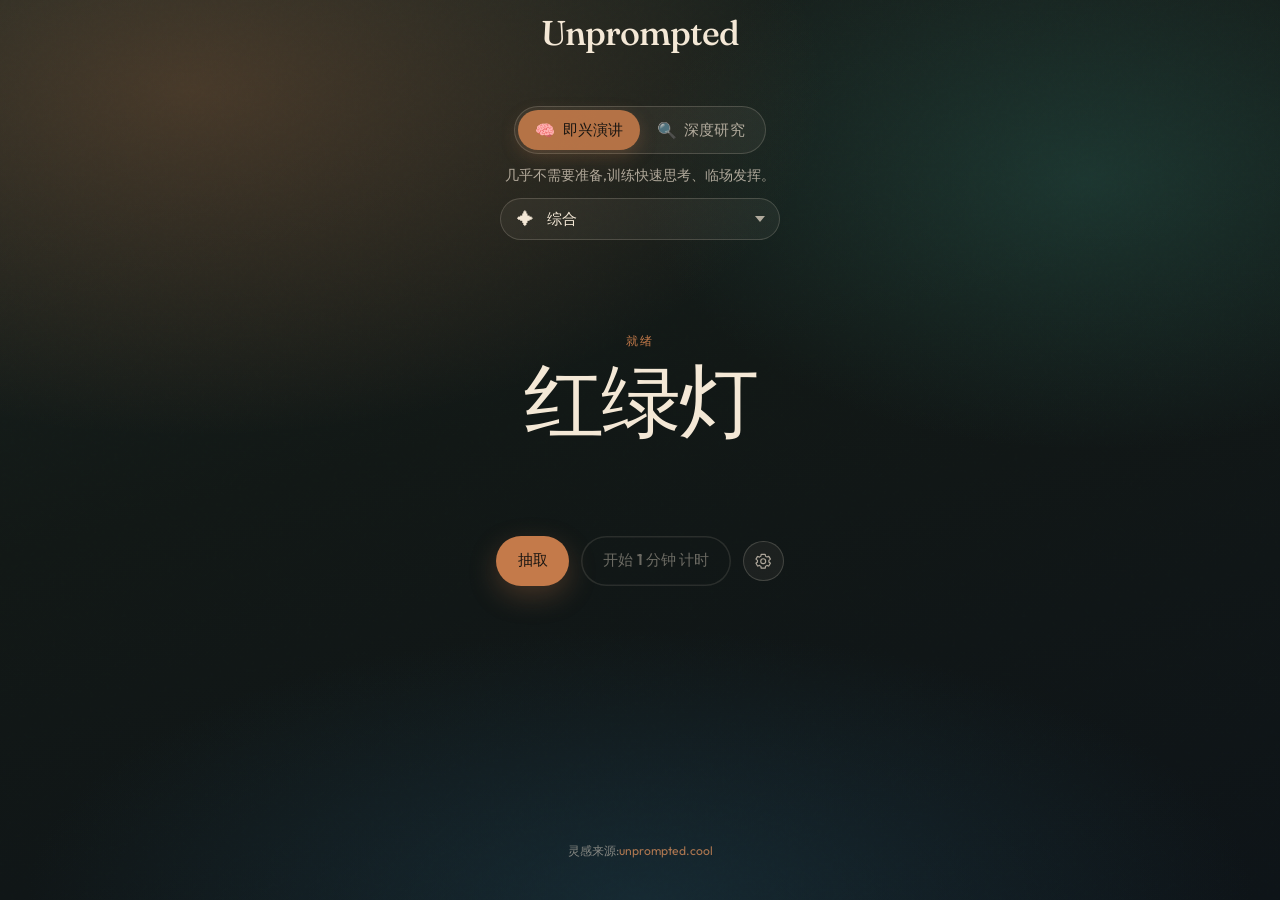
==== commit e341e733: "Add research workspace, QR check-in image, attribution; remove Today Topic - Research window (toggle" ====
--- a/index.html
+++ b/index.html
@@ -44,6 +44,7 @@
   <body>
     <div id="root"></div>
     <noscript>此页面需要启用 JavaScript 才能正常使用。请开启 JavaScript 后刷新页面。</noscript>
+    <script src="vendor/qrcode.js"></script>
     <script type="module" src="app.js"></script>
   </body>
 </html>
--- a/styles.css
+++ b/styles.css
@@ -480,6 +480,11 @@
   position: relative;
 }
 
+/* 下拉菜单展开时提升层级,避免被设置按钮(z-index:6)遮挡 */
+.niche-select.is-open {
+  z-index: 15;
+}
+
 .niche-trigger {
   appearance: none;
   cursor: pointer;
@@ -1347,6 +1352,185 @@
   width: 100%;
 }
 
+.duration-presets {
+  gap: .4rem;
+  margin-top: .6rem;
+  flex-wrap: wrap;
+  display: flex;
+}
+
+.duration-preset {
+  appearance: none;
+  cursor: pointer;
+  color: var(--muted);
+  background: #f4e8d60d;
+  border: 1px solid #f4e8d62e;
+  border-radius: 999px;
+  font-family: var(--font-body);
+  font-size: .72rem;
+  font-weight: 550;
+  padding: .28rem .7rem;
+  transition: background .15s, color .15s, border-color .15s;
+}
+
+.duration-preset:hover {
+  color: var(--ink);
+  background: #f4e8d614;
+  border-color: #f4e8d652;
+}
+
+.duration-preset:focus-visible {
+  outline: 2px solid var(--accent-bright);
+  outline-offset: 2px;
+}
+
+.settings-shortcuts {
+  color: var(--muted);
+  font-family: var(--font-body);
+  font-size: .74rem;
+  line-height: 1.5;
+  margin: .7rem 0 0;
+}
+
+.today-btn {
+  font-size: .85rem;
+  padding: .5rem .9rem;
+}
+
+.timer-record {
+  color: #ff9d9d;
+  font-family: var(--font-body);
+  font-size: .82rem;
+  font-weight: 600;
+  letter-spacing: .05em;
+  margin: 0;
+}
+
+.timer-record::before {
+  content: "";
+  width: .55rem;
+  height: .55rem;
+  border-radius: 50%;
+  background: #ff5f56;
+  margin-right: .45rem;
+  animation: record-blink 1.2s ease-in-out infinite;
+  display: inline-block;
+}
+
+@keyframes record-blink {
+  0%, to {
+    opacity: 1;
+  }
+  50% {
+    opacity: .25;
+  }
+}
+
+.timer-guide {
+  max-width: 46ch;
+  color: var(--muted);
+  font-family: var(--font-body);
+  font-size: .88rem;
+  line-height: 1.55;
+  margin: 0;
+}
+
+.vocab-custom-actions {
+  align-items: center;
+  gap: .5rem;
+  margin-bottom: .65rem;
+  flex-wrap: wrap;
+  display: flex;
+}
+
+.vocab-custom-actions .btn {
+  padding: .5rem 1rem;
+  font-size: .85rem;
+}
+
+.vocab-new-form {
+  align-items: center;
+  gap: .45rem;
+  margin-bottom: .65rem;
+  flex-wrap: wrap;
+  display: flex;
+}
+
+.vocab-new-name {
+  flex: 1;
+  min-width: 9rem;
+  background: #f4e8d60d;
+  color: var(--ink);
+  font-family: var(--font-body);
+  font-size: .88rem;
+  border: 1px solid #f4e8d62e;
+  border-radius: .6rem;
+  padding: .5rem .7rem;
+}
+
+.vocab-new-emoji {
+  width: 5.5rem;
+  text-align: center;
+  background: #f4e8d60d;
+  color: var(--ink);
+  font-family: var(--font-body);
+  font-size: .88rem;
+  border: 1px solid #f4e8d62e;
+  border-radius: .6rem;
+  padding: .5rem .6rem;
+}
+
+.vocab-new-name:focus-visible,
+.vocab-new-emoji:focus-visible {
+  outline: 2px solid var(--accent-bright);
+  outline-offset: 2px;
+}
+
+.vocab-new-form .btn {
+  padding: .5rem 1rem;
+}
+
+.app-toast {
+  z-index: 70;
+  pointer-events: none;
+  color: var(--ink);
+  background: #232b28;
+  border: 1px solid #f4e8d62e;
+  border-radius: 999px;
+  font-family: var(--font-body);
+  font-size: .85rem;
+  padding: .55rem 1.1rem;
+  opacity: 0;
+  transform: translateY(8px);
+  transition: opacity .25s, transform .25s;
+  position: fixed;
+  bottom: 2rem;
+  left: 50%;
+}
+
+.app-toast.is-show {
+  opacity: 1;
+  transform: translateY(0);
+}
+
+.attribution {
+  color: var(--muted);
+  font-family: var(--font-body);
+  font-size: .76rem;
+  text-align: center;
+  margin-top: 2.5rem;
+  opacity: .75;
+}
+
+.attribution a {
+  color: var(--accent-bright);
+  text-decoration: none;
+}
+
+.attribution a:hover {
+  text-decoration: underline;
+}
+
 @media (prefers-reduced-motion: reduce) {
   .brand, .stage, .reel.is-landed .reel-phrase, .reel.is-spinning .reel-phrase, .timer-overlay, .timer-overlay-inner, .settings-overlay, .settings-panel, .niche-menu {
     animation: none !important;
